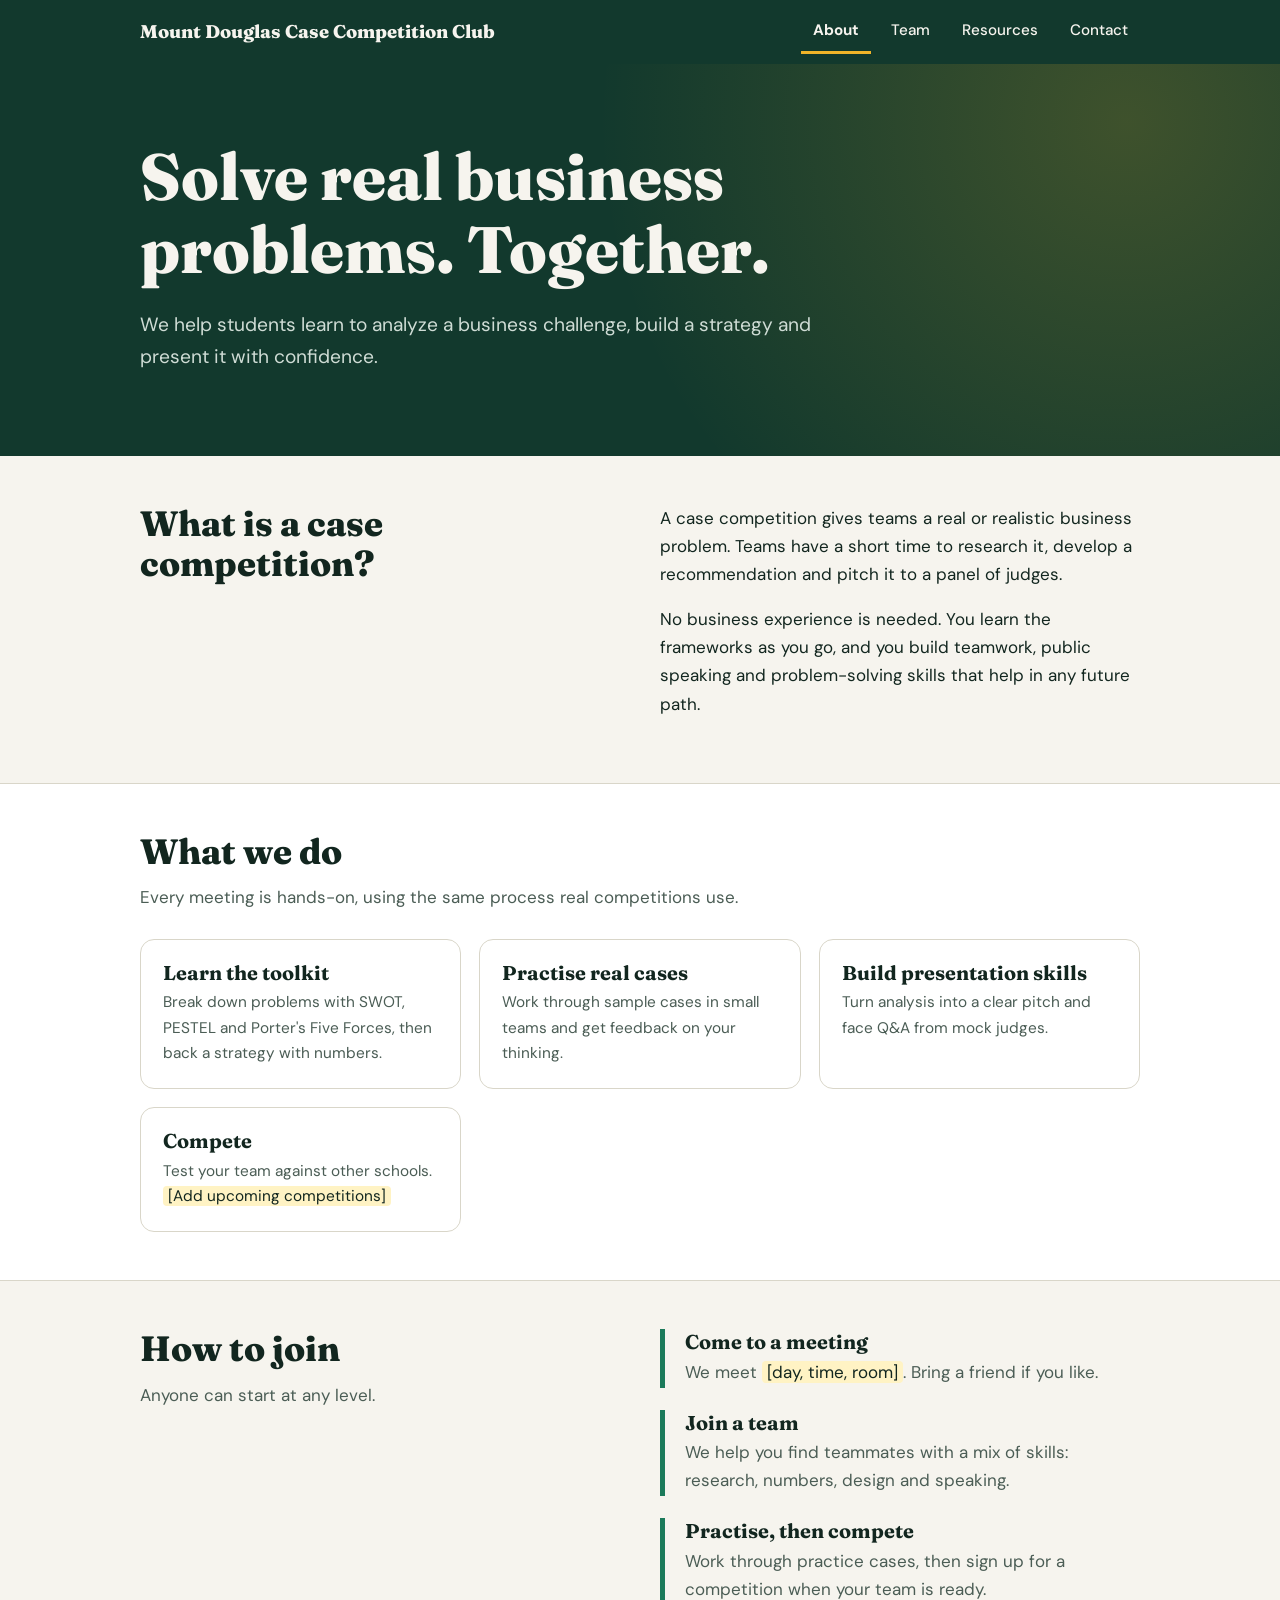
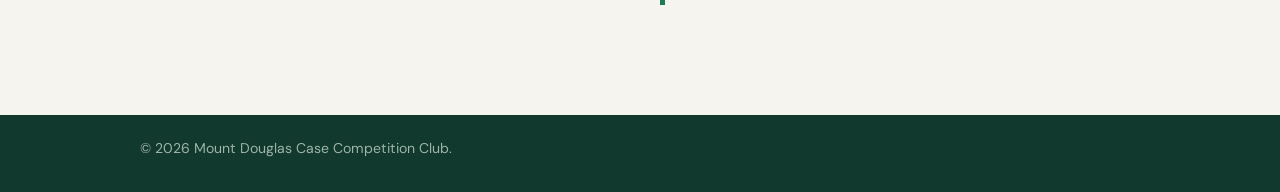
==== index.html @ fb57efbe "Add files via upload" ====
<!DOCTYPE html>
<html lang="en">
<head>
<meta charset="utf-8">
<meta name="viewport" content="width=device-width, initial-scale=1">
<title>About | Mount Douglas Case Competition Club</title>
<meta name="description" content="A student club that teaches business case analysis and presentation skills.">
<link rel="preconnect" href="https://fonts.googleapis.com">
<link rel="preconnect" href="https://fonts.gstatic.com" crossorigin>
<link href="https://fonts.googleapis.com/css2?family=Fraunces:opsz,wght@9..144,600;9..144,800&family=DM+Sans:wght@400;500;700&display=swap" rel="stylesheet">
<link rel="stylesheet" href="style.css">
</head>
<body>
<header><div class="wrap">
<a class="logo" href="index.html">Mount Douglas Case Competition Club</a>
<nav aria-label="Main"><a href="index.html" aria-current="page">About</a><a href="team.html">Team</a><a href="resources.html">Resources</a><a href="contact.html">Contact</a></nav>
</div></header>
<main>
<div class="hero"><div class="wrap">
<h1>Solve real business problems. Together.</h1>
<p>We help students learn to analyze a business challenge, build a strategy and present it with confidence.</p>
</div></div>
<section><div class="wrap two">
<div><h2>What is a case competition?</h2></div>
<div>
<p style="margin-top:0">A case competition gives teams a real or realistic business problem. Teams have a short time to research it, develop a recommendation and pitch it to a panel of judges.</p>
<p>No business experience is needed. You learn the frameworks as you go, and you build teamwork, public speaking and problem-solving skills that help in any future path.</p>
</div></div></section>
<section class="band"><div class="wrap">
<h2>What we do</h2>
<p class="intro">Every meeting is hands-on, using the same process real competitions use.</p>
<div class="cards">
<div class="card"><h3>Learn the toolkit</h3><p>Break down problems with SWOT, PESTEL and Porter's Five Forces, then back a strategy with numbers.</p></div>
<div class="card"><h3>Practise real cases</h3><p>Work through sample cases in small teams and get feedback on your thinking.</p></div>
<div class="card"><h3>Build presentation skills</h3><p>Turn analysis into a clear pitch and face Q&amp;A from mock judges.</p></div>
<div class="card"><h3>Compete</h3><p>Test your team against other schools. <span class="ph">[Add upcoming competitions]</span></p></div>
</div></div></section>
<section><div class="wrap two">
<div><h2>How to join</h2><p class="intro" style="margin-bottom:0">Anyone can start at any level.</p></div>
<div>
<div class="step"><h3>Come to a meeting</h3><p>We meet <span class="ph">[day, time, room]</span>. Bring a friend if you like.</p></div>
<div class="step"><h3>Join a team</h3><p>We help you find teammates with a mix of skills: research, numbers, design and speaking.</p></div>
<div class="step"><h3>Practise, then compete</h3><p>Work through practice cases, then sign up for a competition when your team is ready.</p></div>
</div></div></section>
</main>
<footer><div class="wrap">&copy; 2026 Mount Douglas Case Competition Club.</div></footer>
</body>
</html>
---- style.css ----
:root{--bg:#f6f4ee;--surface:#fff;--ink:#12261f;--muted:#4b5d55;--line:#d9d6c9;--hero:#12392d;--herotext:#f6f4ee;--gold:#f0b429;--goldink:#12261f;--accent:#1b7a5a;--ph:#fff3c4}
@media (prefers-color-scheme:dark){:root{--bg:#0c1713;--surface:#14261f;--ink:#edf3ef;--muted:#a2b5ab;--line:#25403a;--hero:#071410;--accent:#4fc79d;--ph:#4a3f10}}
*,*::before,*::after{box-sizing:border-box}
body{margin:0;background:var(--bg);color:var(--ink);font:400 17px/1.65 "DM Sans",system-ui,sans-serif}
h1,h2,h3{font-family:Fraunces,Georgia,serif;line-height:1.12;margin:0}
a{color:inherit}
.wrap{max-width:1040px;margin:0 auto;padding:0 20px}
header{position:sticky;top:0;z-index:5;background:var(--hero);color:var(--herotext)}
header .wrap{display:flex;align-items:center;justify-content:space-between;gap:8px 24px;min-height:64px;flex-wrap:wrap;padding-block:8px}
.logo{font-family:Fraunces,Georgia,serif;font-weight:800;font-size:1.15rem;text-decoration:none}
nav{display:flex;gap:4px 8px;flex-wrap:wrap}
nav a{text-decoration:none;font-size:.95rem;font-weight:500;padding:8px 12px;border-bottom:3px solid transparent}
nav a:hover{border-color:rgba(240,180,41,.5)}
nav a[aria-current=page]{border-color:var(--gold);font-weight:700}
nav a:focus-visible,.logo:focus-visible{outline:2px solid var(--gold);outline-offset:2px}
.hero{background:var(--hero);color:var(--herotext);padding:76px 0 84px;background-image:radial-gradient(circle at 88% 15%,rgba(240,180,41,.2),transparent 45%)}
.hero h1{font-size:clamp(2.3rem,6.5vw,4.1rem);font-weight:800;max-width:16ch}
.hero p{font-size:1.2rem;max-width:52ch;margin:22px 0 0;color:#cfdcd5}
.page-title{padding:56px 0 8px}
.page-title h1{font-size:clamp(2rem,5vw,3rem);font-weight:800}
section{padding:48px 0}
h2{font-size:clamp(1.6rem,3.6vw,2.2rem);font-weight:800;max-width:22ch}
.intro{color:var(--muted);max-width:60ch;margin:12px 0 28px}
.cards{display:grid;grid-template-columns:repeat(auto-fill,minmax(250px,1fr));gap:18px}
.card{background:var(--surface);border:1px solid var(--line);border-radius:14px;padding:22px}
.card h3{font-size:1.25rem;margin-bottom:6px}
.card p{margin:0;color:var(--muted);font-size:.96rem}
.band{background:var(--surface);border-block:1px solid var(--line)}
.two{display:grid;grid-template-columns:repeat(auto-fit,minmax(280px,1fr));gap:40px}
.step{border-left:5px solid var(--accent);padding:2px 0 2px 20px;margin-bottom:22px}
.step h3{font-size:1.25rem;margin-bottom:4px}
.step p{margin:0;color:var(--muted)}
.ph{background:var(--ph);padding:0 5px;border-radius:4px;color:var(--ink)}
.btn{display:inline-block;background:var(--gold);color:var(--goldink);font-weight:700;text-decoration:none;padding:12px 22px;border-radius:99px;margin-top:8px}
.btn:hover,.btn:focus-visible{outline:3px solid var(--accent);outline-offset:2px}
.wrapt{overflow-x:auto;border:1px solid var(--line);border-radius:10px;background:var(--surface)}
table{border-collapse:collapse;width:100%;min-width:520px;font-size:.95rem}
th,td{text-align:left;vertical-align:top;padding:10px 14px;border-bottom:1px solid var(--line)}
th{background:var(--bg)}tr:last-child td{border-bottom:0}
ul{padding-left:22px;margin:8px 0}li{margin:5px 0}
.contact-box{background:var(--hero);color:var(--herotext);border-radius:14px;padding:32px}
.contact-box h2{color:var(--herotext)}
.contact-box p{color:#cfdcd5;margin:8px 0}
.contact-box a{color:var(--gold);font-weight:700}
footer{margin-top:40px;background:var(--hero);color:#9db4a9;font-size:.88rem;padding:22px 0 32px}
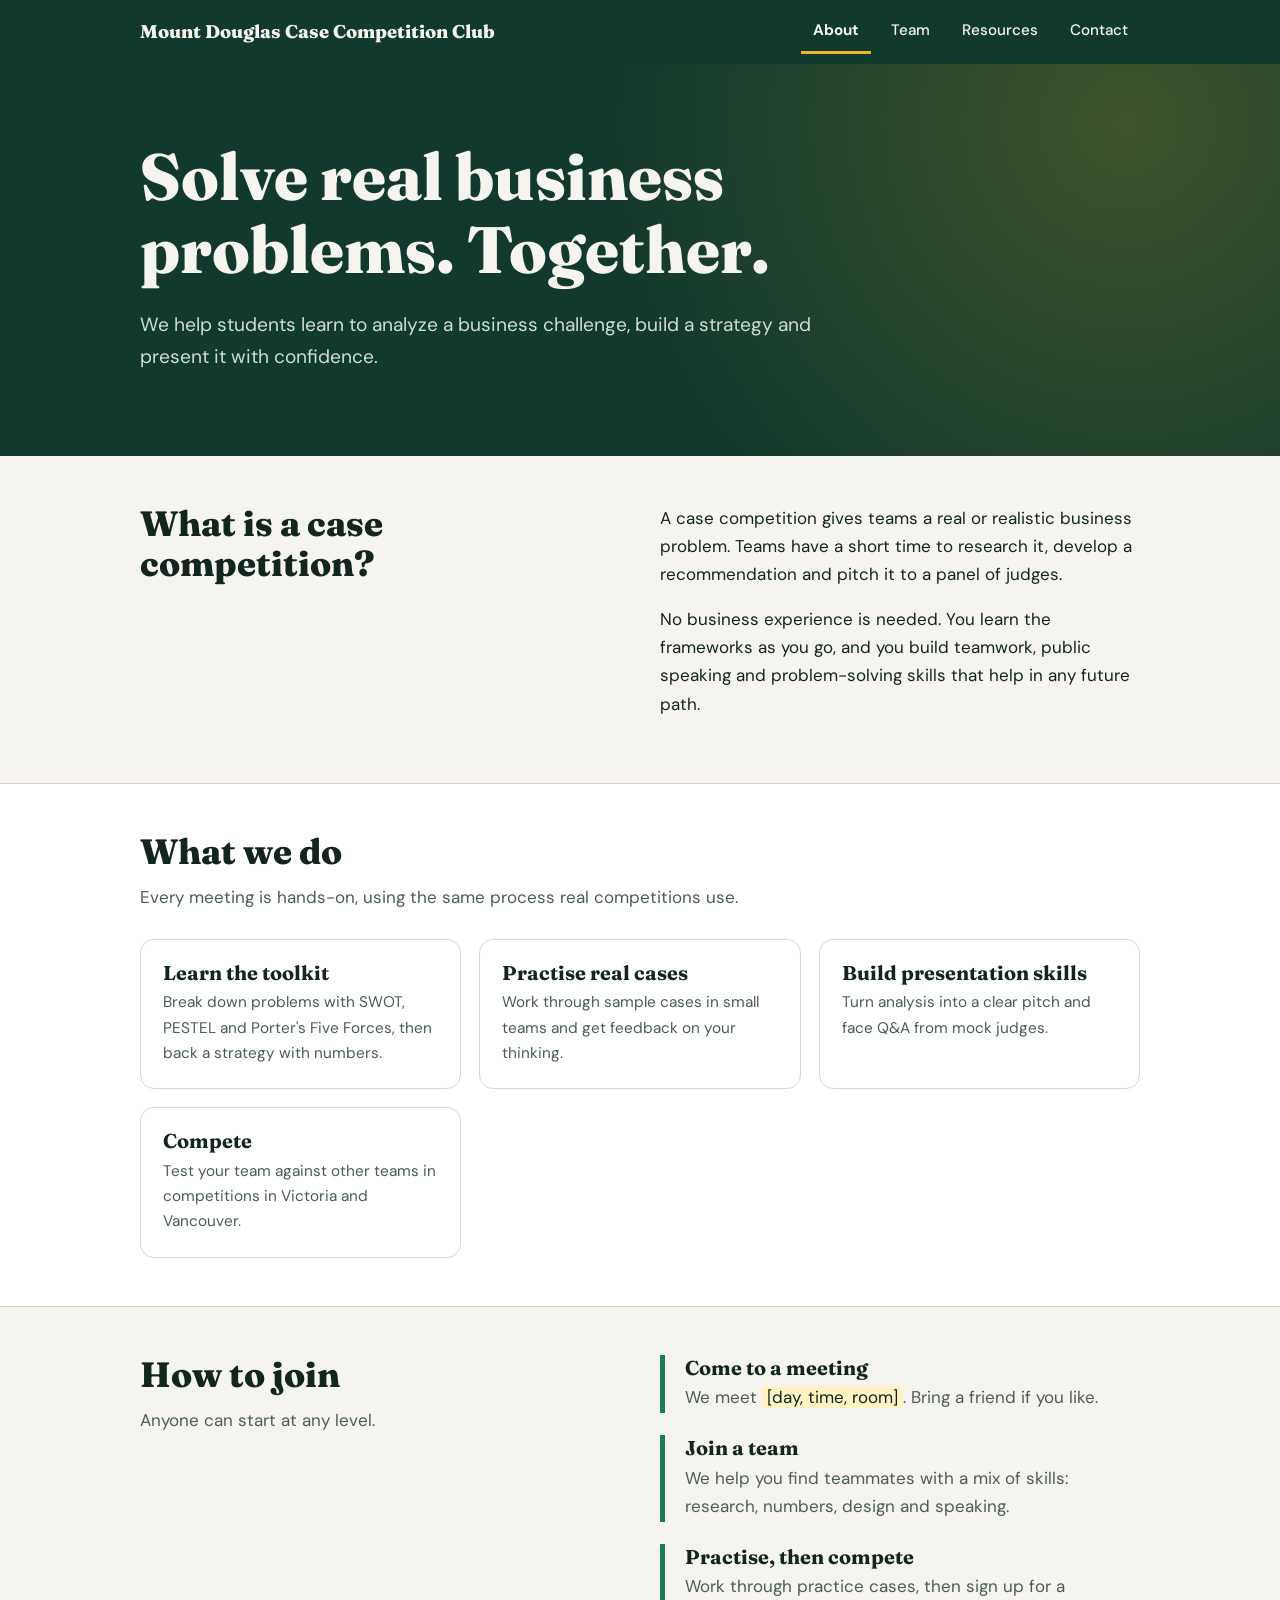
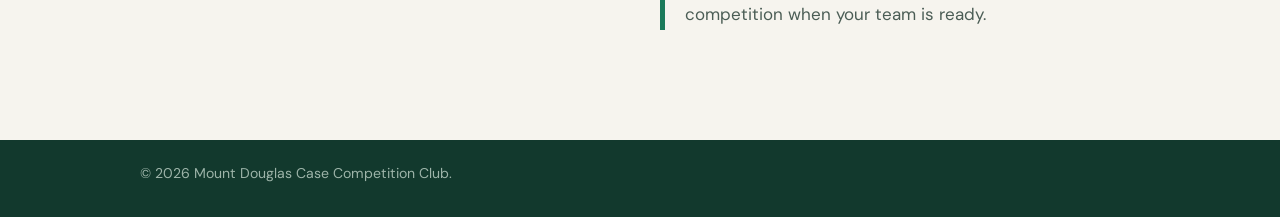
==== commit 038e85ec: "Update index.html" ====
--- a/index.html
+++ b/index.html
@@ -33,7 +33,7 @@
 <div class="card"><h3>Learn the toolkit</h3><p>Break down problems with SWOT, PESTEL and Porter's Five Forces, then back a strategy with numbers.</p></div>
 <div class="card"><h3>Practise real cases</h3><p>Work through sample cases in small teams and get feedback on your thinking.</p></div>
 <div class="card"><h3>Build presentation skills</h3><p>Turn analysis into a clear pitch and face Q&amp;A from mock judges.</p></div>
-<div class="card"><h3>Compete</h3><p>Test your team against other schools. <span class="ph">[Add upcoming competitions]</span></p></div>
+<div class="card"><h3>Compete</h3><p>Test your team against other teams in competitions in Victoria and Vancouver.</span></p></div>
 </div></div></section>
 <section><div class="wrap two">
 <div><h2>How to join</h2><p class="intro" style="margin-bottom:0">Anyone can start at any level.</p></div>
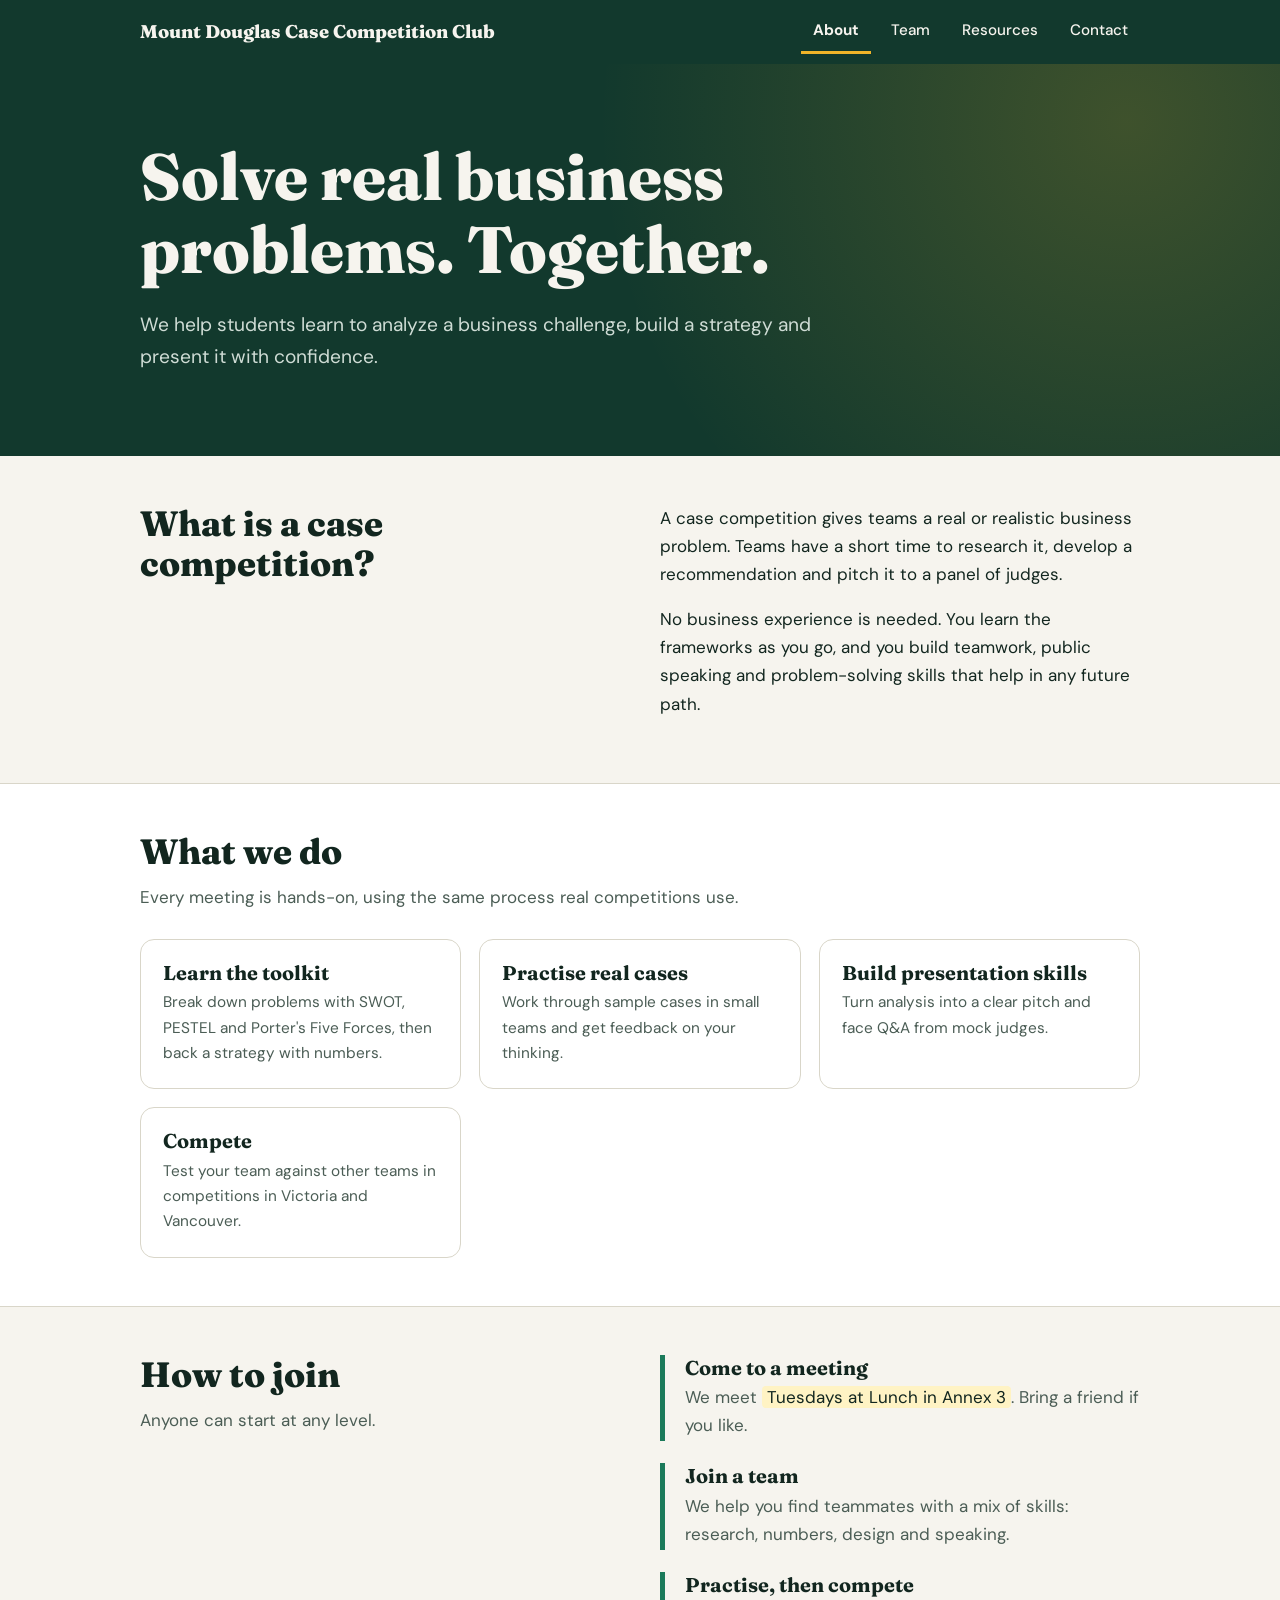
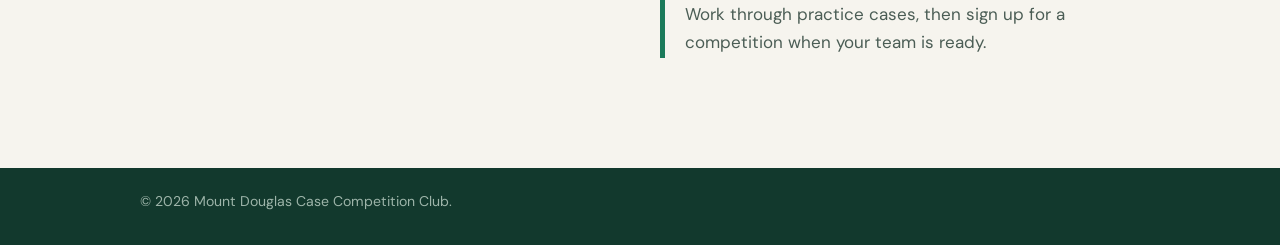
==== commit 3b4d3d9b: "Update meeting details in index.html" ====
--- a/index.html
+++ b/index.html
@@ -38,7 +38,7 @@
 <section><div class="wrap two">
 <div><h2>How to join</h2><p class="intro" style="margin-bottom:0">Anyone can start at any level.</p></div>
 <div>
-<div class="step"><h3>Come to a meeting</h3><p>We meet <span class="ph">[day, time, room]</span>. Bring a friend if you like.</p></div>
+<div class="step"><h3>Come to a meeting</h3><p>We meet <span class="ph">Tuesdays at Lunch in Annex 3</span>. Bring a friend if you like.</p></div>
 <div class="step"><h3>Join a team</h3><p>We help you find teammates with a mix of skills: research, numbers, design and speaking.</p></div>
 <div class="step"><h3>Practise, then compete</h3><p>Work through practice cases, then sign up for a competition when your team is ready.</p></div>
 </div></div></section>
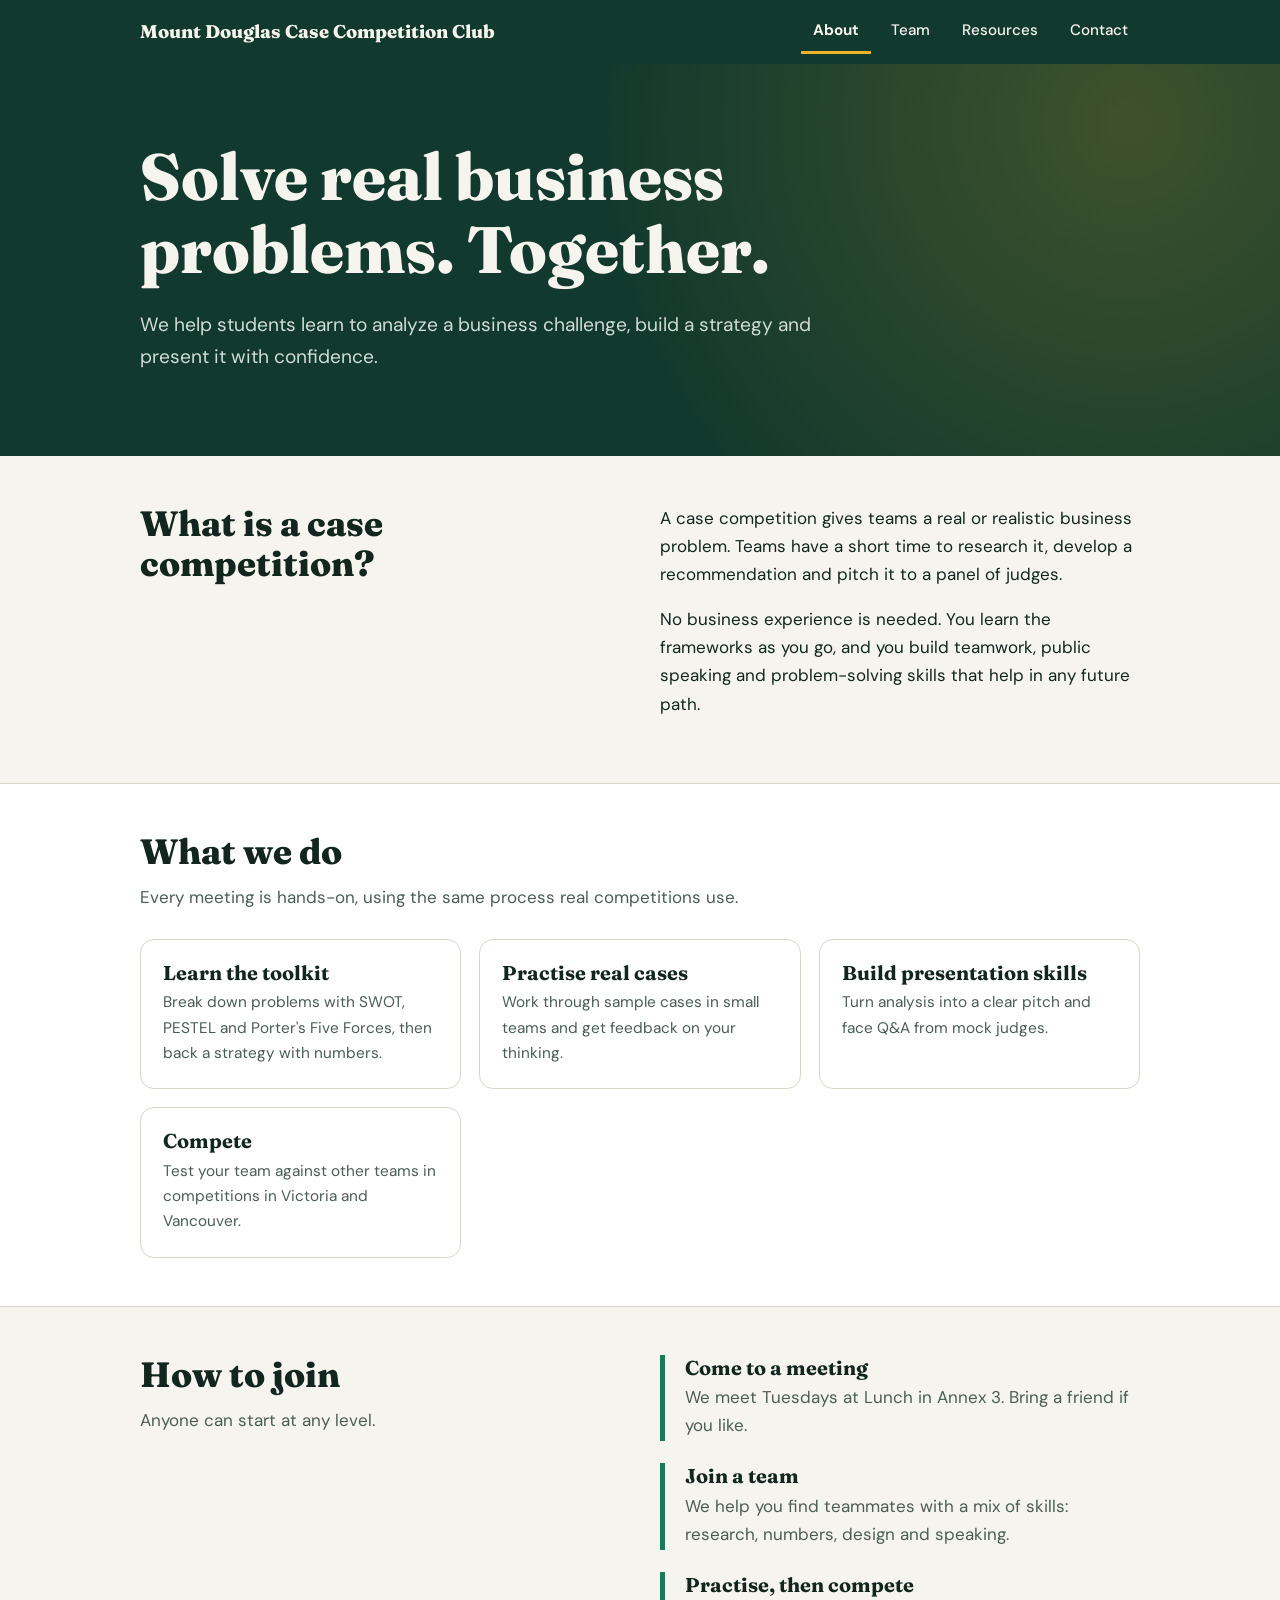
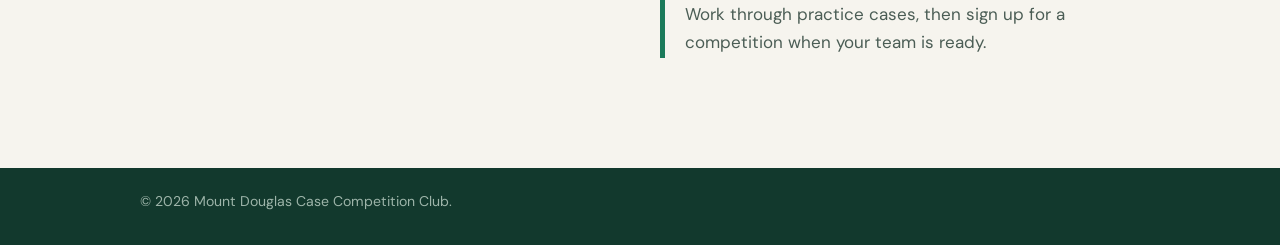
==== commit d4aac67f: "Remove HTML entities from meeting details" ====
--- a/index.html
+++ b/index.html
@@ -38,7 +38,7 @@
 <section><div class="wrap two">
 <div><h2>How to join</h2><p class="intro" style="margin-bottom:0">Anyone can start at any level.</p></div>
 <div>
-<div class="step"><h3>Come to a meeting</h3><p>We meet <span class="ph">Tuesdays at Lunch in Annex 3</span>. Bring a friend if you like.</p></div>
+<div class="step"><h3>Come to a meeting</h3><p>We meet Tuesdays at Lunch in Annex 3. Bring a friend if you like.</p></div>
 <div class="step"><h3>Join a team</h3><p>We help you find teammates with a mix of skills: research, numbers, design and speaking.</p></div>
 <div class="step"><h3>Practise, then compete</h3><p>Work through practice cases, then sign up for a competition when your team is ready.</p></div>
 </div></div></section>
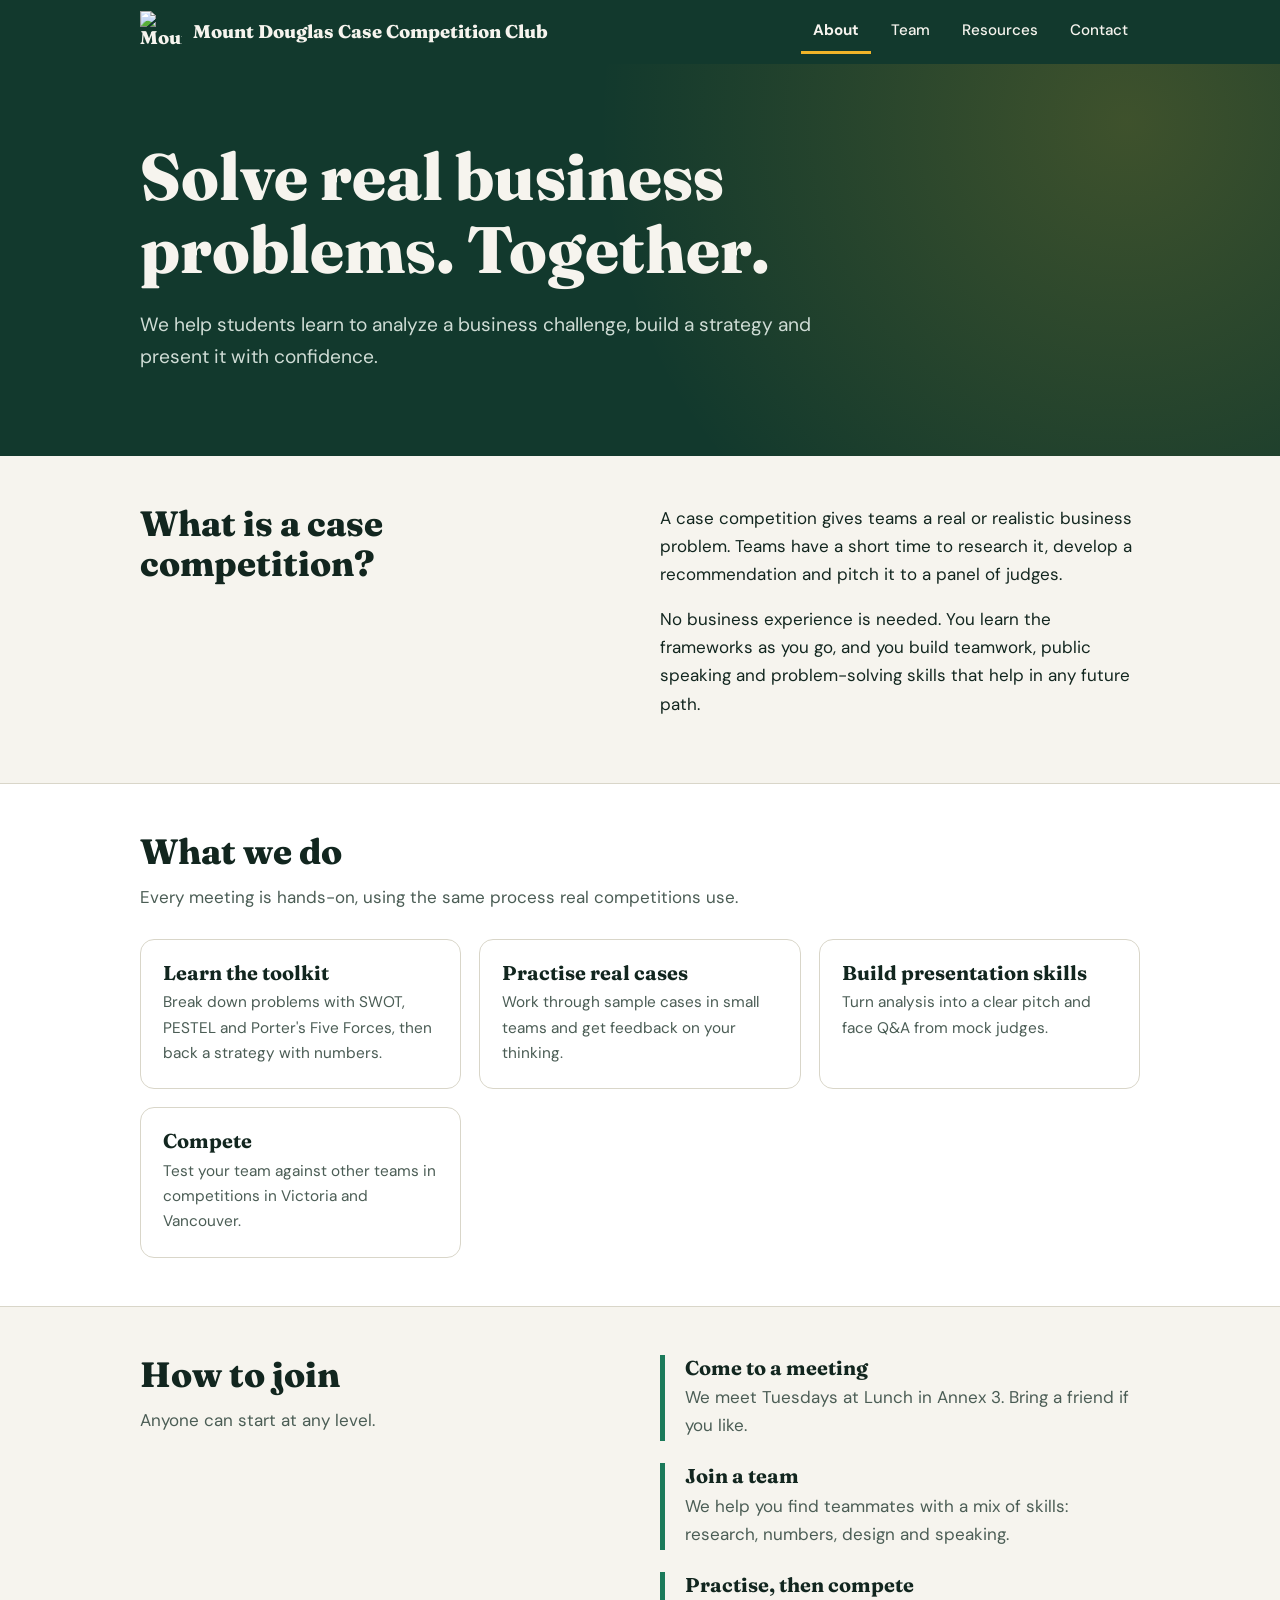
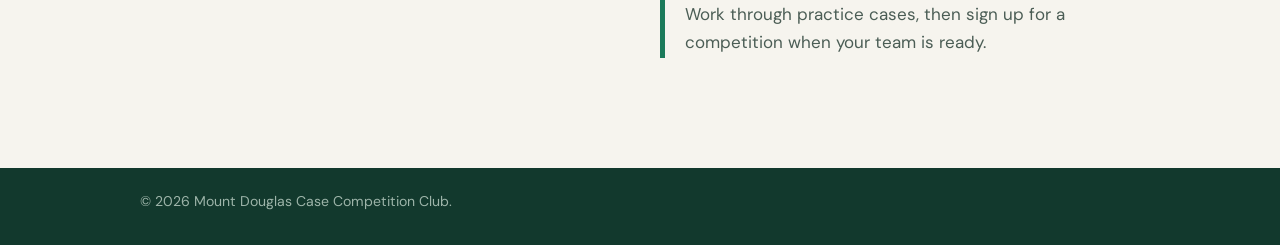
==== commit 0f41e060: "Add header logo markup and styling Co-authored-by: rexng1324 <282172459+rexng1324@users.noreply.gith" ====
--- a/index.html
+++ b/index.html
@@ -12,7 +12,10 @@
 </head>
 <body>
 <header><div class="wrap">
-<a class="logo" href="index.html">Mount Douglas Case Competition Club</a>
+<a class="logo" href="index.html">
+<img src="assets/mdcc-logo.png" alt="Mount Douglas Case Competition Club logo">
+<span>Mount Douglas Case Competition Club</span>
+</a>
 <nav aria-label="Main"><a href="index.html" aria-current="page">About</a><a href="team.html">Team</a><a href="resources.html">Resources</a><a href="contact.html">Contact</a></nav>
 </div></header>
 <main>
@@ -33,7 +36,7 @@
 <div class="card"><h3>Learn the toolkit</h3><p>Break down problems with SWOT, PESTEL and Porter's Five Forces, then back a strategy with numbers.</p></div>
 <div class="card"><h3>Practise real cases</h3><p>Work through sample cases in small teams and get feedback on your thinking.</p></div>
 <div class="card"><h3>Build presentation skills</h3><p>Turn analysis into a clear pitch and face Q&amp;A from mock judges.</p></div>
-<div class="card"><h3>Compete</h3><p>Test your team against other teams in competitions in Victoria and Vancouver.</span></p></div>
+<div class="card"><h3>Compete</h3><p>Test your team against other teams in competitions in Victoria and Vancouver.</p></div>
 </div></div></section>
 <section><div class="wrap two">
 <div><h2>How to join</h2><p class="intro" style="margin-bottom:0">Anyone can start at any level.</p></div>
--- a/style.css
+++ b/style.css
@@ -7,7 +7,9 @@
 .wrap{max-width:1040px;margin:0 auto;padding:0 20px}
 header{position:sticky;top:0;z-index:5;background:var(--hero);color:var(--herotext)}
 header .wrap{display:flex;align-items:center;justify-content:space-between;gap:8px 24px;min-height:64px;flex-wrap:wrap;padding-block:8px}
-.logo{font-family:Fraunces,Georgia,serif;font-weight:800;font-size:1.15rem;text-decoration:none}
+.logo{display:inline-flex;align-items:center;gap:.7rem;font-family:Fraunces,Georgia,serif;font-weight:800;font-size:1.15rem;text-decoration:none;line-height:1.2}
+.logo img{width:42px;height:42px;object-fit:contain;flex-shrink:0}
+.logo span{display:inline-block}
 nav{display:flex;gap:4px 8px;flex-wrap:wrap}
 nav a{text-decoration:none;font-size:.95rem;font-weight:500;padding:8px 12px;border-bottom:3px solid transparent}
 nav a:hover{border-color:rgba(240,180,41,.5)}
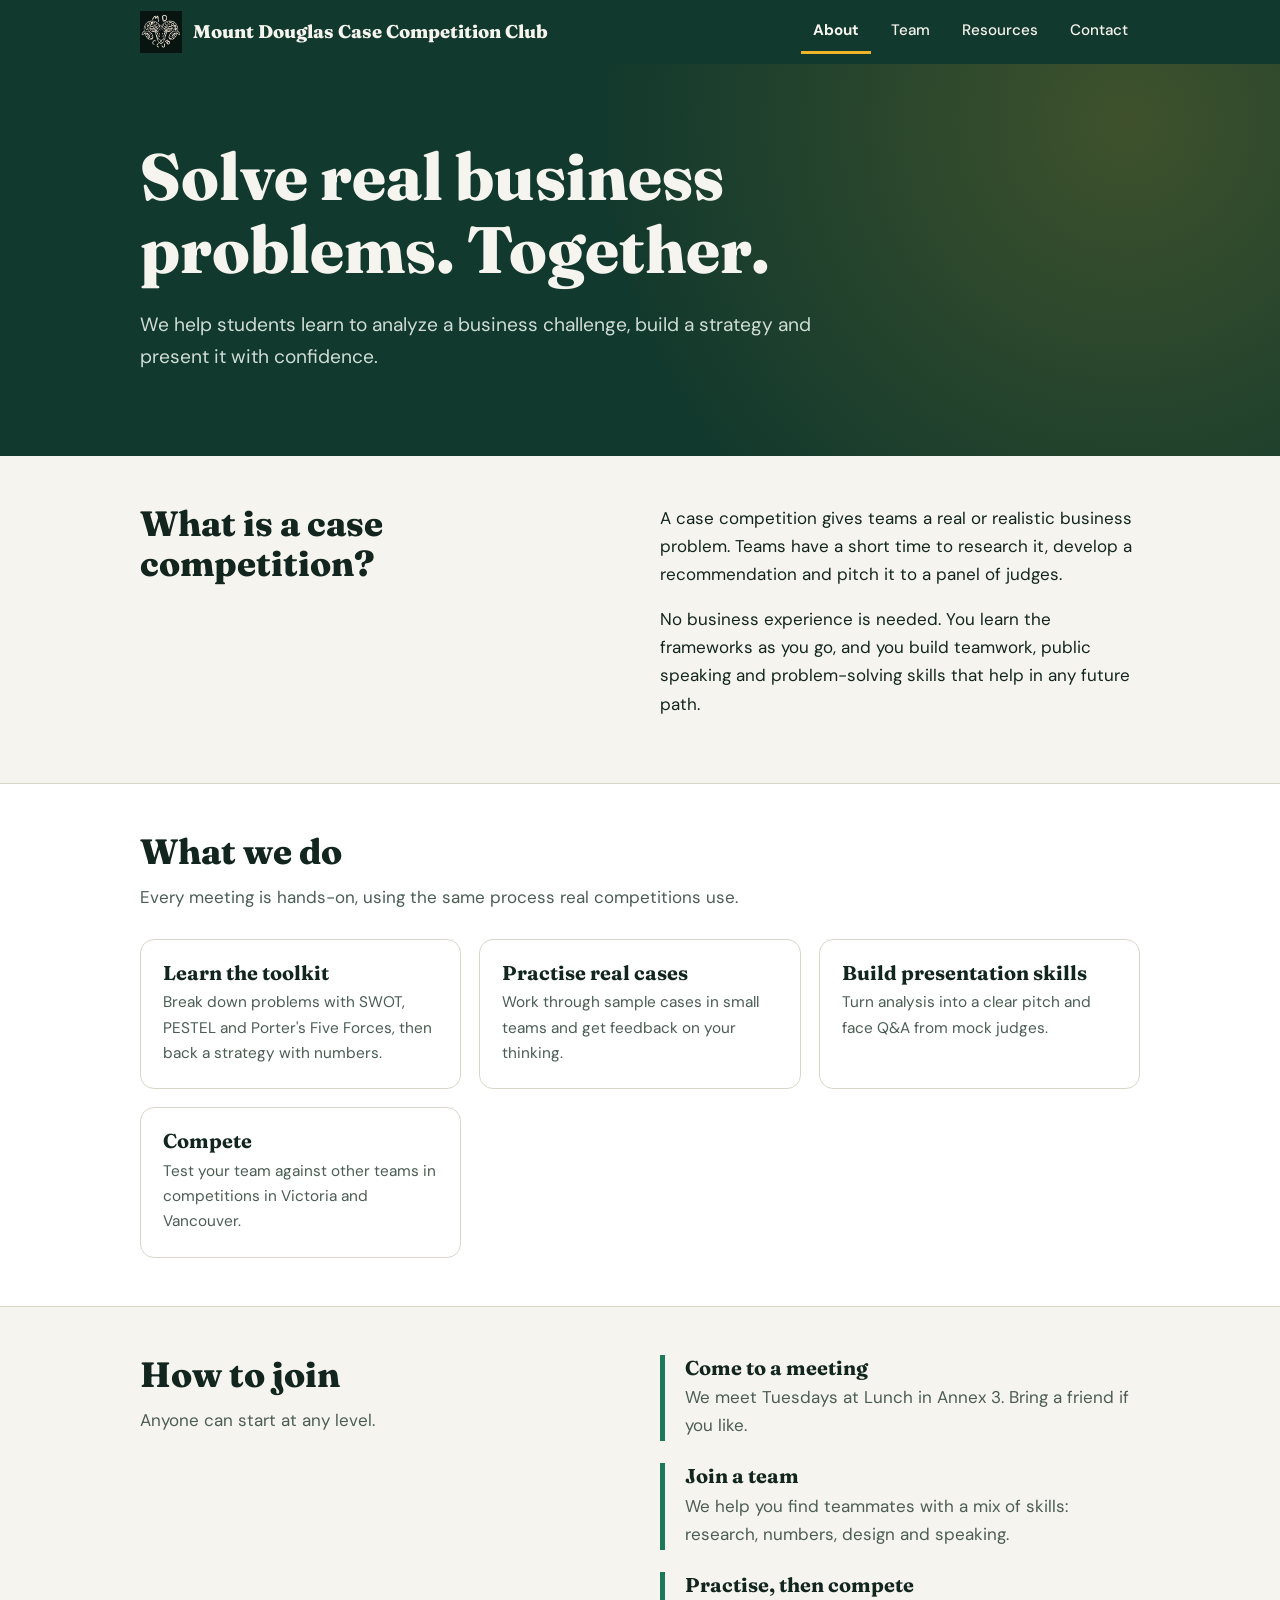
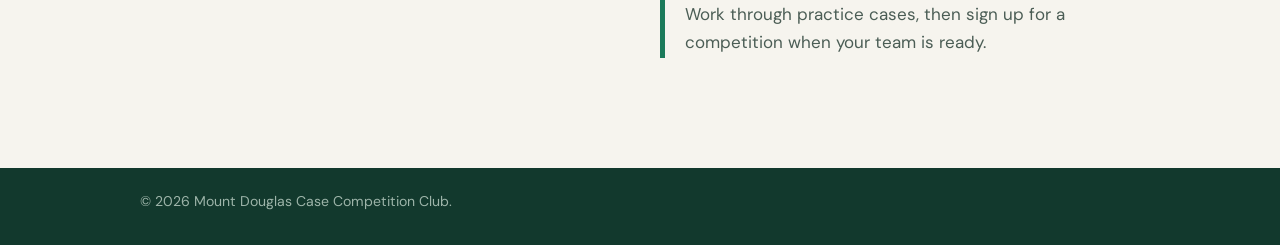
==== commit d1b45a7d: "Use directory-based pretty URLs for site pages Co-authored-by: rexng1324 <282172459+rexng1324@users." ====
--- a/index.html
+++ b/index.html
@@ -9,14 +9,15 @@
 <link rel="preconnect" href="https://fonts.gstatic.com" crossorigin>
 <link href="https://fonts.googleapis.com/css2?family=Fraunces:opsz,wght@9..144,600;9..144,800&family=DM+Sans:wght@400;500;700&display=swap" rel="stylesheet">
 <link rel="stylesheet" href="style.css">
+<link rel="icon" type="image/png" href="assets/favicon.png">
 </head>
 <body>
 <header><div class="wrap">
-<a class="logo" href="index.html">
+<a class="logo" href="./">
 <img src="assets/mdcc-logo.png" alt="Mount Douglas Case Competition Club logo">
 <span>Mount Douglas Case Competition Club</span>
 </a>
-<nav aria-label="Main"><a href="index.html" aria-current="page">About</a><a href="team.html">Team</a><a href="resources.html">Resources</a><a href="contact.html">Contact</a></nav>
+<nav aria-label="Main"><a href="./" aria-current="page">About</a><a href="team/">Team</a><a href="resources/">Resources</a><a href="contact/">Contact</a></nav>
 </div></header>
 <main>
 <div class="hero"><div class="wrap">
